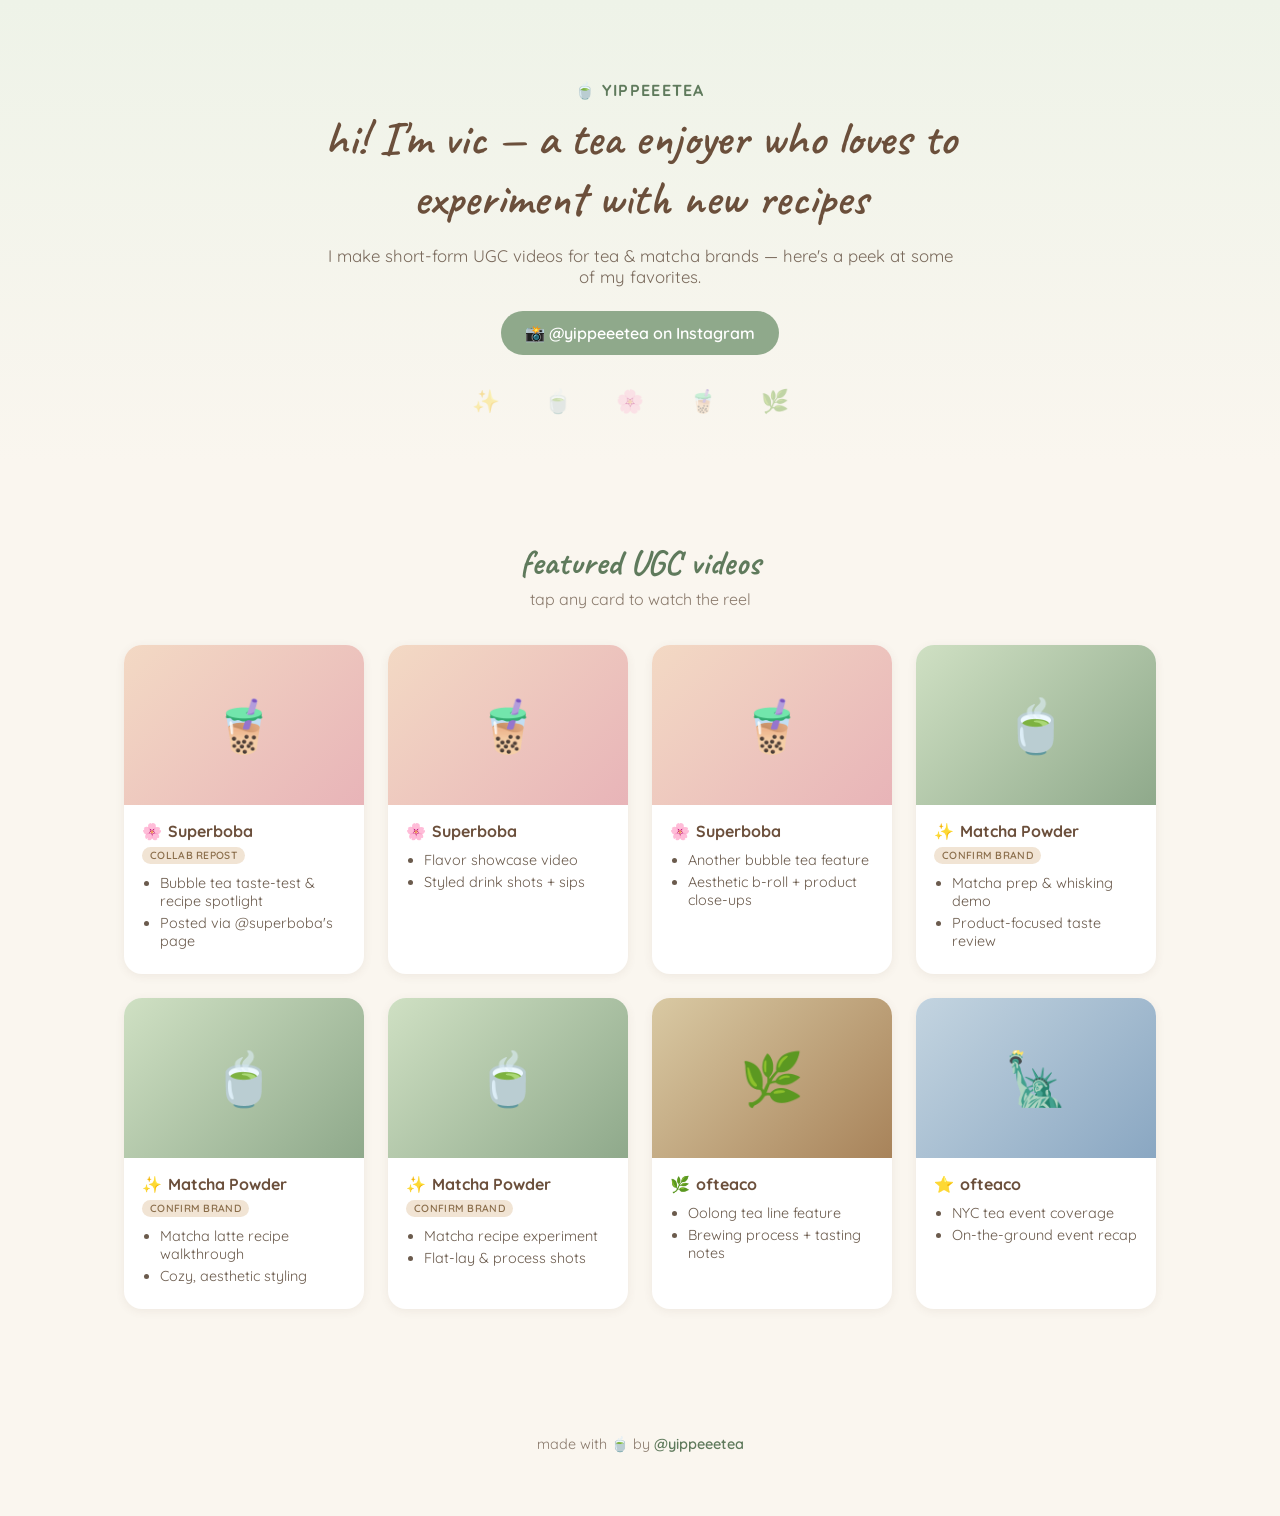
==== index.html @ c8671b6a "Add initial UGC portfolio site (GitHub Pages) - Hero intro + Instagram link - 8 clickable cards for " ====
<!DOCTYPE html>
<html lang="en">
<head>
<meta charset="UTF-8" />
<meta name="viewport" content="width=device-width, initial-scale=1.0" />
<title>yippeeetea · UGC Portfolio</title>
<link rel="icon" href="data:image/svg+xml,<svg xmlns=%22http://www.w3.org/2000/svg%22 viewBox=%220 0 100 100%22><text y=%22.9em%22 font-size=%2280%22>🍵</text></svg>" />
<link rel="preconnect" href="https://fonts.googleapis.com">
<link href="https://fonts.googleapis.com/css2?family=Quicksand:wght@400;600;700&family=Caveat:wght@600&display=swap" rel="stylesheet">
<link rel="stylesheet" href="style.css" />
</head>
<body>

<header class="hero">
  <div class="hero-content">
    <p class="eyebrow">🍵 yippeeetea</p>
    <h1>hi! I'm vic — a tea enjoyer who loves to experiment with new recipes</h1>
    <p class="sub">I make short-form UGC videos for tea &amp; matcha brands — here's a peek at some of my favorites.</p>
    <a class="ig-link" href="https://www.instagram.com/yippeeetea/" target="_blank" rel="noopener">
      <span>📸 @yippeeetea on Instagram</span>
    </a>
  </div>
  <div class="hero-deco" aria-hidden="true">✨ 🍵 🌸 🧋 🌿</div>
</header>

<main>
  <h2 class="section-title">featured UGC videos</h2>
  <p class="section-sub">tap any card to watch the reel</p>

  <section class="grid">

    <a class="card" href="https://www.instagram.com/reel/DdEkLlAtbe3/?utm_source=ig_web_copy_link&stkn=MzRlODBiNWFlZA==" target="_blank" rel="noopener">
      <div class="thumb thumb-superboba">🧋</div>
      <div class="card-body">
        <p class="subtitle"><span class="accent">🌸</span> Superboba <span class="tag">collab repost</span></p>
        <ul class="points">
          <li>Bubble tea taste-test &amp; recipe spotlight</li>
          <li>Posted via @superboba's page</li>
        </ul>
      </div>
    </a>

    <a class="card" href="https://www.instagram.com/reel/DcttsGutRg7/?utm_source=ig_web_copy_link&stkn=MzRlODBiNWFlZA==" target="_blank" rel="noopener">
      <div class="thumb thumb-superboba">🧋</div>
      <div class="card-body">
        <p class="subtitle"><span class="accent">🌸</span> Superboba</p>
        <ul class="points">
          <li>Flavor showcase video</li>
          <li>Styled drink shots + sips</li>
        </ul>
      </div>
    </a>

    <a class="card" href="https://www.instagram.com/reel/Ddl8aVGtq0m/?utm_source=ig_web_copy_link&stkn=MzRlODBiNWFlZA==" target="_blank" rel="noopener">
      <div class="thumb thumb-superboba">🧋</div>
      <div class="card-body">
        <p class="subtitle"><span class="accent">🌸</span> Superboba</p>
        <ul class="points">
          <li>Another bubble tea feature</li>
          <li>Aesthetic b-roll + product close-ups</li>
        </ul>
      </div>
    </a>

    <a class="card" href="https://www.instagram.com/reel/DeEqm_hRa85/?utm_source=ig_web_copy_link&stkn=MzRlODBiNWFlZA==" target="_blank" rel="noopener">
      <div class="thumb thumb-matcha">🍵</div>
      <div class="card-body">
        <p class="subtitle"><span class="accent">✨</span> Matcha Powder <span class="tag">confirm brand</span></p>
        <ul class="points">
          <li>Matcha prep &amp; whisking demo</li>
          <li>Product-focused taste review</li>
        </ul>
      </div>
    </a>

    <a class="card" href="https://www.instagram.com/reel/DdkfxMmgO7o/?utm_source=ig_web_copy_link&stkn=MzRlODBiNWFlZA==" target="_blank" rel="noopener">
      <div class="thumb thumb-matcha">🍵</div>
      <div class="card-body">
        <p class="subtitle"><span class="accent">✨</span> Matcha Powder <span class="tag">confirm brand</span></p>
        <ul class="points">
          <li>Matcha latte recipe walkthrough</li>
          <li>Cozy, aesthetic styling</li>
        </ul>
      </div>
    </a>

    <a class="card" href="https://www.instagram.com/reel/DdAmlrzAYRp/?utm_source=ig_web_copy_link&stkn=MzRlODBiNWFlZA==" target="_blank" rel="noopener">
      <div class="thumb thumb-matcha">🍵</div>
      <div class="card-body">
        <p class="subtitle"><span class="accent">✨</span> Matcha Powder <span class="tag">confirm brand</span></p>
        <ul class="points">
          <li>Matcha recipe experiment</li>
          <li>Flat-lay &amp; process shots</li>
        </ul>
      </div>
    </a>

    <a class="card" href="https://www.instagram.com/reel/Db-3Sy9xDzG/?utm_source=ig_web_copy_link&stkn=MzRlODBiNWFlZA==" target="_blank" rel="noopener">
      <div class="thumb thumb-oolong">🌿</div>
      <div class="card-body">
        <p class="subtitle"><span class="accent">🌿</span> ofteaco</p>
        <ul class="points">
          <li>Oolong tea line feature</li>
          <li>Brewing process + tasting notes</li>
        </ul>
      </div>
    </a>

    <a class="card" href="https://www.instagram.com/reel/DcQ111cR7M1/?utm_source=ig_web_copy_link&stkn=MzRlODBiNWFlZA==" target="_blank" rel="noopener">
      <div class="thumb thumb-event">🗽</div>
      <div class="card-body">
        <p class="subtitle"><span class="accent">⭐</span> ofteaco</p>
        <ul class="points">
          <li>NYC tea event coverage</li>
          <li>On-the-ground event recap</li>
        </ul>
      </div>
    </a>

  </section>
</main>

<footer>
  <p>made with 🍵 by <a href="https://www.instagram.com/yippeeetea/" target="_blank" rel="noopener">@yippeeetea</a></p>
</footer>

</body>
</html>
---- style.css ----
:root {
  --cream: #faf6ef;
  --sage: #8fa98b;
  --sage-dark: #5f7a5c;
  --brown: #6b4f3b;
  --accent: #e8b4b8;
  --card-bg: #ffffff;
}

* { box-sizing: border-box; }

body {
  margin: 0;
  font-family: 'Quicksand', sans-serif;
  background: var(--cream);
  color: var(--brown);
}

.hero {
  padding: 64px 24px 48px;
  text-align: center;
  background: linear-gradient(180deg, #eef3e8 0%, var(--cream) 100%);
  position: relative;
  overflow: hidden;
}

.hero-content { max-width: 640px; margin: 0 auto; position: relative; z-index: 1; }

.eyebrow {
  font-weight: 700;
  letter-spacing: 0.08em;
  text-transform: uppercase;
  color: var(--sage-dark);
  margin-bottom: 8px;
}

.hero h1 {
  font-family: 'Caveat', cursive;
  font-size: clamp(2rem, 5vw, 3rem);
  font-weight: 600;
  margin: 0 0 16px;
  color: var(--brown);
}

.hero .sub {
  font-size: 1.05rem;
  margin-bottom: 24px;
  color: #7a6a5c;
}

.ig-link {
  display: inline-block;
  padding: 12px 24px;
  background: var(--sage);
  color: white;
  border-radius: 999px;
  text-decoration: none;
  font-weight: 600;
  transition: transform 0.15s ease, background 0.15s ease;
}

.ig-link:hover {
  background: var(--sage-dark);
  transform: translateY(-2px);
}

.hero-deco {
  font-size: 1.4rem;
  letter-spacing: 1.2rem;
  opacity: 0.35;
  margin-top: 32px;
}

main {
  max-width: 1080px;
  margin: 0 auto;
  padding: 48px 24px 80px;
}

.section-title {
  text-align: center;
  font-family: 'Caveat', cursive;
  font-size: 2.2rem;
  margin-bottom: 4px;
  color: var(--sage-dark);
}

.section-sub {
  text-align: center;
  color: #8a7a6c;
  margin-top: 0;
  margin-bottom: 36px;
}

.grid {
  display: grid;
  grid-template-columns: repeat(auto-fill, minmax(240px, 1fr));
  gap: 24px;
}

.card {
  background: var(--card-bg);
  border-radius: 18px;
  overflow: hidden;
  text-decoration: none;
  color: var(--brown);
  box-shadow: 0 2px 10px rgba(107, 79, 59, 0.08);
  transition: transform 0.18s ease, box-shadow 0.18s ease;
  display: flex;
  flex-direction: column;
}

.card:hover {
  transform: translateY(-6px);
  box-shadow: 0 12px 24px rgba(107, 79, 59, 0.15);
}

.thumb {
  height: 160px;
  display: flex;
  align-items: center;
  justify-content: center;
  font-size: 3.2rem;
}

.thumb-superboba { background: linear-gradient(135deg, #f3d9c4, #e8b4b8); }
.thumb-matcha { background: linear-gradient(135deg, #cfe0c3, #8fa98b); }
.thumb-oolong { background: linear-gradient(135deg, #d9c9a3, #a8835a); }
.thumb-event { background: linear-gradient(135deg, #c3d4e0, #8aa7c2); }

.card-body {
  padding: 16px 18px 20px;
}

.subtitle {
  font-weight: 700;
  margin: 0 0 10px;
  display: flex;
  align-items: center;
  gap: 6px;
  flex-wrap: wrap;
}

.accent { font-size: 1rem; }

.tag {
  font-size: 0.65rem;
  font-weight: 600;
  background: #f1e4d4;
  color: #8a6d4a;
  padding: 2px 8px;
  border-radius: 999px;
  text-transform: uppercase;
  letter-spacing: 0.03em;
}

.points {
  margin: 0;
  padding-left: 18px;
  font-size: 0.9rem;
  color: #6b5b4d;
}

.points li { margin-bottom: 4px; }

footer {
  text-align: center;
  padding: 32px 24px 48px;
  color: #8a7a6c;
  font-size: 0.9rem;
}

footer a {
  color: var(--sage-dark);
  font-weight: 600;
  text-decoration: none;
}

footer a:hover { text-decoration: underline; }
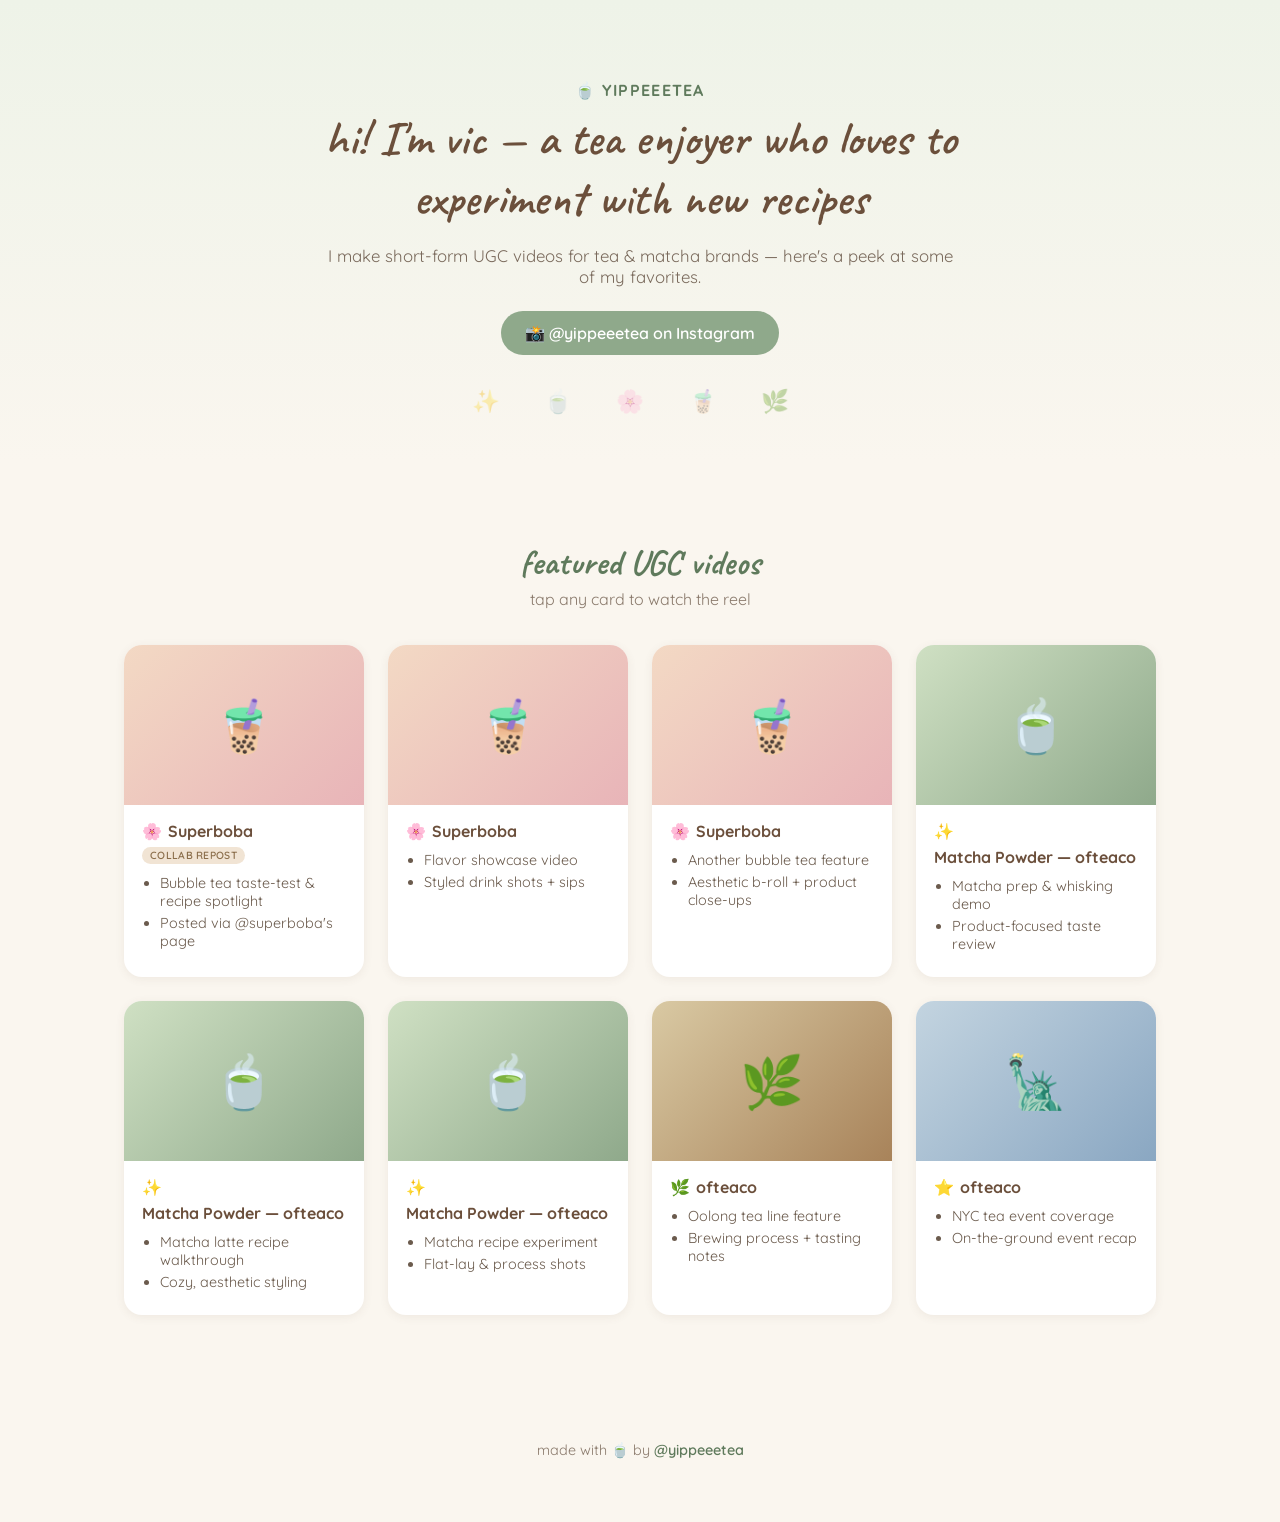
==== commit 45aaed97: "Finalize matcha powder brand tags as ofteaco Co-authored-by: Copilot <223556219+Copilot@users.norepl" ====
--- a/index.html
+++ b/index.html
@@ -65,7 +65,7 @@
     <a class="card" href="https://www.instagram.com/reel/DeEqm_hRa85/?utm_source=ig_web_copy_link&stkn=MzRlODBiNWFlZA==" target="_blank" rel="noopener">
       <div class="thumb thumb-matcha">🍵</div>
       <div class="card-body">
-        <p class="subtitle"><span class="accent">✨</span> Matcha Powder <span class="tag">confirm brand</span></p>
+        <p class="subtitle"><span class="accent">✨</span> Matcha Powder — ofteaco</p>
         <ul class="points">
           <li>Matcha prep &amp; whisking demo</li>
           <li>Product-focused taste review</li>
@@ -76,7 +76,7 @@
     <a class="card" href="https://www.instagram.com/reel/DdkfxMmgO7o/?utm_source=ig_web_copy_link&stkn=MzRlODBiNWFlZA==" target="_blank" rel="noopener">
       <div class="thumb thumb-matcha">🍵</div>
       <div class="card-body">
-        <p class="subtitle"><span class="accent">✨</span> Matcha Powder <span class="tag">confirm brand</span></p>
+        <p class="subtitle"><span class="accent">✨</span> Matcha Powder — ofteaco</p>
         <ul class="points">
           <li>Matcha latte recipe walkthrough</li>
           <li>Cozy, aesthetic styling</li>
@@ -87,7 +87,7 @@
     <a class="card" href="https://www.instagram.com/reel/DdAmlrzAYRp/?utm_source=ig_web_copy_link&stkn=MzRlODBiNWFlZA==" target="_blank" rel="noopener">
       <div class="thumb thumb-matcha">🍵</div>
       <div class="card-body">
-        <p class="subtitle"><span class="accent">✨</span> Matcha Powder <span class="tag">confirm brand</span></p>
+        <p class="subtitle"><span class="accent">✨</span> Matcha Powder — ofteaco</p>
         <ul class="points">
           <li>Matcha recipe experiment</li>
           <li>Flat-lay &amp; process shots</li>
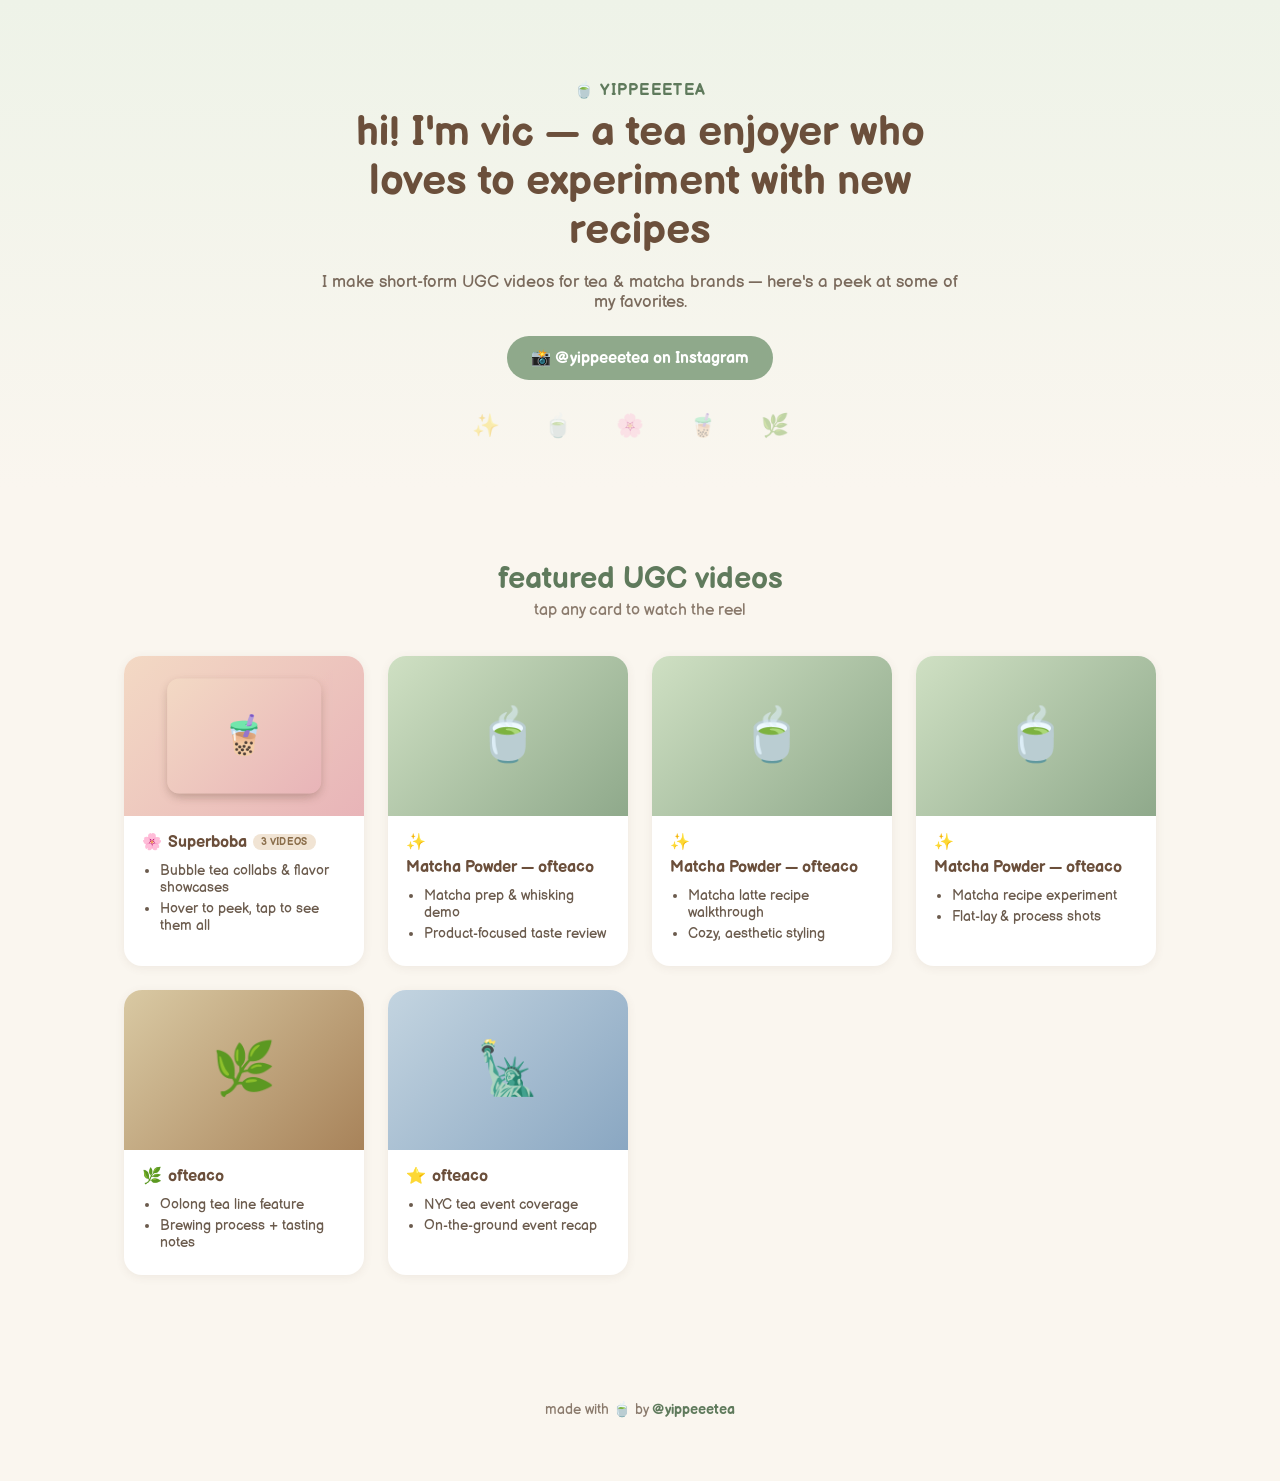
==== commit ade7a148: "Iterate on portfolio: Superboba card stack, dedicated subpage, tea-leaf cursor, Balsamiq Sans font -" ====
--- a/index.html
+++ b/index.html
@@ -6,7 +6,8 @@
 <title>yippeeetea · UGC Portfolio</title>
 <link rel="icon" href="data:image/svg+xml,<svg xmlns=%22http://www.w3.org/2000/svg%22 viewBox=%220 0 100 100%22><text y=%22.9em%22 font-size=%2280%22>🍵</text></svg>" />
 <link rel="preconnect" href="https://fonts.googleapis.com">
-<link href="https://fonts.googleapis.com/css2?family=Quicksand:wght@400;600;700&family=Caveat:wght@600&display=swap" rel="stylesheet">
+<link rel="preconnect" href="https://fonts.gstatic.com" crossorigin>
+<link href="https://fonts.googleapis.com/css2?family=Balsamiq+Sans:ital,wght@0,400;0,700;1,400;1,700&display=swap" rel="stylesheet">
 <link rel="stylesheet" href="style.css" />
 </head>
 <body>
@@ -29,35 +30,17 @@
 
   <section class="grid">
 
-    <a class="card" href="https://www.instagram.com/reel/DdEkLlAtbe3/?utm_source=ig_web_copy_link&stkn=MzRlODBiNWFlZA==" target="_blank" rel="noopener">
-      <div class="thumb thumb-superboba">🧋</div>
+    <a class="card card-stack-link" href="superboba.html">
+      <div class="thumb thumb-superboba card-stack" aria-hidden="true">
+        <span class="stack-leaf stack-leaf-3">🧋</span>
+        <span class="stack-leaf stack-leaf-2">🧋</span>
+        <span class="stack-leaf stack-leaf-1">🧋</span>
+      </div>
       <div class="card-body">
-        <p class="subtitle"><span class="accent">🌸</span> Superboba <span class="tag">collab repost</span></p>
+        <p class="subtitle"><span class="accent">🌸</span> Superboba <span class="tag">3 videos</span></p>
         <ul class="points">
-          <li>Bubble tea taste-test &amp; recipe spotlight</li>
-          <li>Posted via @superboba's page</li>
-        </ul>
-      </div>
-    </a>
-
-    <a class="card" href="https://www.instagram.com/reel/DcttsGutRg7/?utm_source=ig_web_copy_link&stkn=MzRlODBiNWFlZA==" target="_blank" rel="noopener">
-      <div class="thumb thumb-superboba">🧋</div>
-      <div class="card-body">
-        <p class="subtitle"><span class="accent">🌸</span> Superboba</p>
-        <ul class="points">
-          <li>Flavor showcase video</li>
-          <li>Styled drink shots + sips</li>
-        </ul>
-      </div>
-    </a>
-
-    <a class="card" href="https://www.instagram.com/reel/Ddl8aVGtq0m/?utm_source=ig_web_copy_link&stkn=MzRlODBiNWFlZA==" target="_blank" rel="noopener">
-      <div class="thumb thumb-superboba">🧋</div>
-      <div class="card-body">
-        <p class="subtitle"><span class="accent">🌸</span> Superboba</p>
-        <ul class="points">
-          <li>Another bubble tea feature</li>
-          <li>Aesthetic b-roll + product close-ups</li>
+          <li>Bubble tea collabs &amp; flavor showcases</li>
+          <li>Hover to peek, tap to see them all</li>
         </ul>
       </div>
     </a>
--- a/style.css
+++ b/style.css
@@ -9,11 +9,20 @@
 
 * { box-sizing: border-box; }
 
+:root {
+  --leaf-cursor: url("[data-uri]") 4 28, auto;
+}
+
 body {
   margin: 0;
-  font-family: 'Quicksand', sans-serif;
+  font-family: 'Balsamiq Sans', sans-serif;
   background: var(--cream);
   color: var(--brown);
+  cursor: var(--leaf-cursor);
+}
+
+a, button, .card, .ig-link, .back-link {
+  cursor: var(--leaf-cursor);
 }
 
 .hero {
@@ -35,9 +44,9 @@
 }
 
 .hero h1 {
-  font-family: 'Caveat', cursive;
-  font-size: clamp(2rem, 5vw, 3rem);
-  font-weight: 600;
+  font-family: 'Balsamiq Sans', sans-serif;
+  font-size: clamp(1.7rem, 4.2vw, 2.6rem);
+  font-weight: 700;
   margin: 0 0 16px;
   color: var(--brown);
 }
@@ -79,8 +88,9 @@
 
 .section-title {
   text-align: center;
-  font-family: 'Caveat', cursive;
-  font-size: 2.2rem;
+  font-family: 'Balsamiq Sans', sans-serif;
+  font-weight: 700;
+  font-size: 1.9rem;
   margin-bottom: 4px;
   color: var(--sage-dark);
 }
@@ -127,6 +137,49 @@
 .thumb-matcha { background: linear-gradient(135deg, #cfe0c3, #8fa98b); }
 .thumb-oolong { background: linear-gradient(135deg, #d9c9a3, #a8835a); }
 .thumb-event { background: linear-gradient(135deg, #c3d4e0, #8aa7c2); }
+
+/* --- superboba "deck of cards" stack --- */
+.card-stack {
+  position: relative;
+  overflow: visible;
+}
+
+.stack-leaf {
+  position: absolute;
+  width: 64%;
+  height: 72%;
+  border-radius: 12px;
+  display: flex;
+  align-items: center;
+  justify-content: center;
+  font-size: 2.4rem;
+  background: linear-gradient(135deg, #f3d9c4, #e8b4b8);
+  box-shadow: 0 4px 10px rgba(107, 79, 59, 0.18);
+  transition: transform 0.35s cubic-bezier(0.34, 1.56, 0.64, 1), opacity 0.3s ease;
+}
+
+.stack-leaf-1 { transform: translate(-50%, -50%) rotate(0deg); z-index: 3; }
+.stack-leaf-2 { transform: translate(-50%, -50%) rotate(0deg) scale(0.96); z-index: 2; opacity: 0.9; }
+.stack-leaf-3 { transform: translate(-50%, -50%) rotate(0deg) scale(0.92); z-index: 1; opacity: 0.75; }
+
+.stack-leaf-1, .stack-leaf-2, .stack-leaf-3 {
+  left: 50%;
+  top: 50%;
+}
+
+.card-stack-link:hover .stack-leaf-1 {
+  transform: translate(-72%, -58%) rotate(-14deg);
+}
+
+.card-stack-link:hover .stack-leaf-2 {
+  transform: translate(-50%, -46%) rotate(2deg) scale(0.97);
+  opacity: 1;
+}
+
+.card-stack-link:hover .stack-leaf-3 {
+  transform: translate(-28%, -58%) rotate(14deg) scale(0.94);
+  opacity: 1;
+}
 
 .card-body {
   padding: 16px 18px 20px;
@@ -177,3 +230,17 @@
 }
 
 footer a:hover { text-decoration: underline; }
+
+.hero-sub {
+  padding: 48px 24px 32px;
+}
+
+.back-link {
+  display: inline-block;
+  margin-bottom: 16px;
+  font-weight: 700;
+  color: var(--sage-dark);
+  text-decoration: none;
+}
+
+.back-link:hover { text-decoration: underline; }
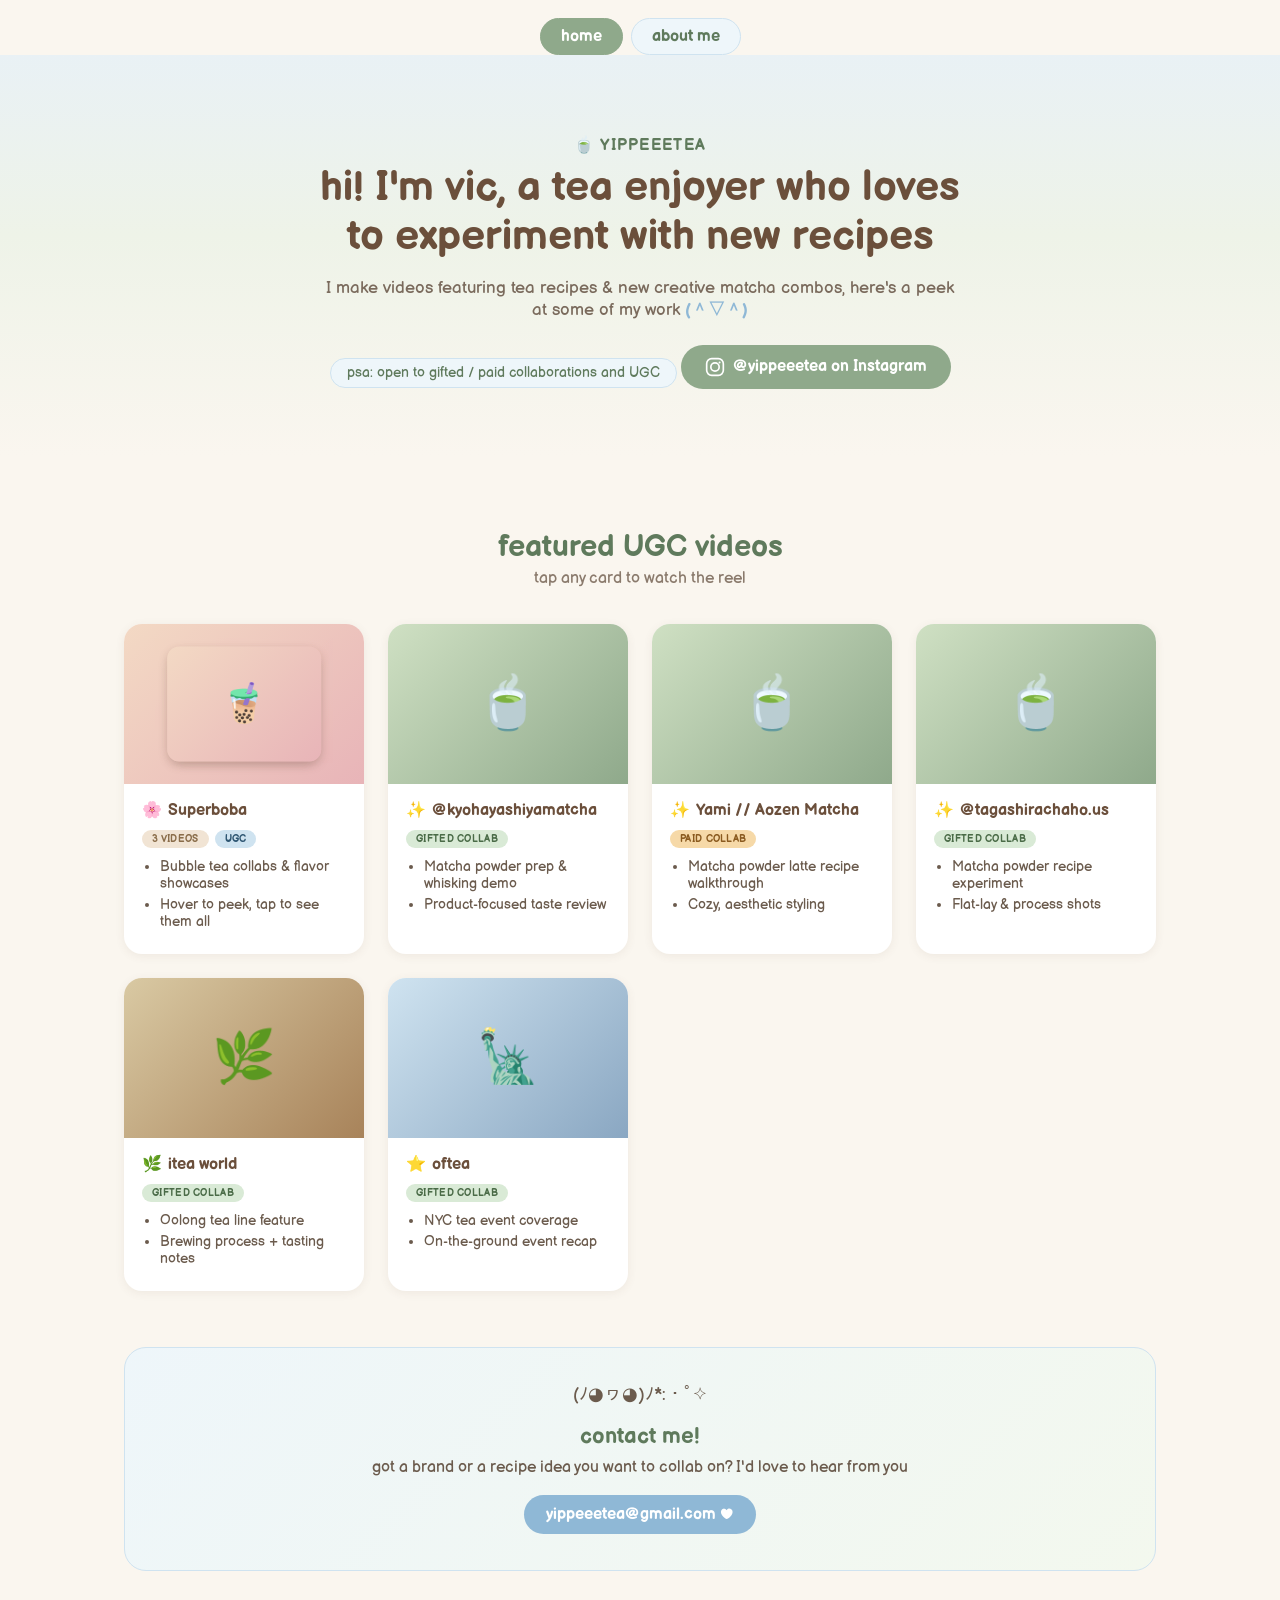
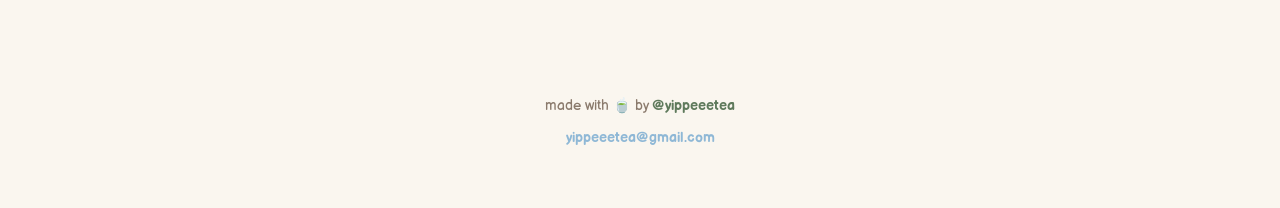
==== commit 912163ab: "Fix brand tags, add nav/about page, contact section, baby-blue theme - Correct brand tags to actual " ====
--- a/index.html
+++ b/index.html
@@ -12,16 +12,22 @@
 </head>
 <body>
 
+<nav class="site-nav">
+  <a class="nav-tab active" href="index.html">home</a>
+  <a class="nav-tab" href="about.html">about me</a>
+</nav>
+
 <header class="hero">
   <div class="hero-content">
     <p class="eyebrow">🍵 yippeeetea</p>
-    <h1>hi! I'm vic — a tea enjoyer who loves to experiment with new recipes</h1>
-    <p class="sub">I make short-form UGC videos for tea &amp; matcha brands — here's a peek at some of my favorites.</p>
+    <h1>hi! I'm vic, a tea enjoyer who loves to experiment with new recipes</h1>
+    <p class="sub">I make videos featuring tea recipes &amp; new creative matcha combos, here's a peek at some of my work <span class="kaomoji">(＾▽＾)</span></p>
+    <p class="psa">psa: open to gifted / paid collaborations and UGC</p>
     <a class="ig-link" href="https://www.instagram.com/yippeeetea/" target="_blank" rel="noopener">
-      <span>📸 @yippeeetea on Instagram</span>
+      <span class="ig-icon" aria-hidden="true"><img src="[data-uri]" alt="" /></span>
+      <span>@yippeeetea on Instagram</span>
     </a>
   </div>
-  <div class="hero-deco" aria-hidden="true">✨ 🍵 🌸 🧋 🌿</div>
 </header>
 
 <main>
@@ -37,7 +43,11 @@
         <span class="stack-leaf stack-leaf-1">🧋</span>
       </div>
       <div class="card-body">
-        <p class="subtitle"><span class="accent">🌸</span> Superboba <span class="tag">3 videos</span></p>
+        <p class="subtitle"><span class="accent">🌸</span> Superboba</p>
+        <div class="pills">
+          <span class="pill pill-count">3 videos</span>
+          <span class="pill pill-ugc">UGC</span>
+        </div>
         <ul class="points">
           <li>Bubble tea collabs &amp; flavor showcases</li>
           <li>Hover to peek, tap to see them all</li>
@@ -48,9 +58,10 @@
     <a class="card" href="https://www.instagram.com/reel/DeEqm_hRa85/?utm_source=ig_web_copy_link&stkn=MzRlODBiNWFlZA==" target="_blank" rel="noopener">
       <div class="thumb thumb-matcha">🍵</div>
       <div class="card-body">
-        <p class="subtitle"><span class="accent">✨</span> Matcha Powder — ofteaco</p>
+        <p class="subtitle"><span class="accent">✨</span> @kyohayashiyamatcha</p>
+        <div class="pills"><span class="pill pill-gifted">gifted collab</span></div>
         <ul class="points">
-          <li>Matcha prep &amp; whisking demo</li>
+          <li>Matcha powder prep &amp; whisking demo</li>
           <li>Product-focused taste review</li>
         </ul>
       </div>
@@ -59,9 +70,10 @@
     <a class="card" href="https://www.instagram.com/reel/DdkfxMmgO7o/?utm_source=ig_web_copy_link&stkn=MzRlODBiNWFlZA==" target="_blank" rel="noopener">
       <div class="thumb thumb-matcha">🍵</div>
       <div class="card-body">
-        <p class="subtitle"><span class="accent">✨</span> Matcha Powder — ofteaco</p>
+        <p class="subtitle"><span class="accent">✨</span> Yami // Aozen Matcha</p>
+        <div class="pills"><span class="pill pill-paid">paid collab</span></div>
         <ul class="points">
-          <li>Matcha latte recipe walkthrough</li>
+          <li>Matcha powder latte recipe walkthrough</li>
           <li>Cozy, aesthetic styling</li>
         </ul>
       </div>
@@ -70,9 +82,10 @@
     <a class="card" href="https://www.instagram.com/reel/DdAmlrzAYRp/?utm_source=ig_web_copy_link&stkn=MzRlODBiNWFlZA==" target="_blank" rel="noopener">
       <div class="thumb thumb-matcha">🍵</div>
       <div class="card-body">
-        <p class="subtitle"><span class="accent">✨</span> Matcha Powder — ofteaco</p>
+        <p class="subtitle"><span class="accent">✨</span> @tagashirachaho.us</p>
+        <div class="pills"><span class="pill pill-gifted">gifted collab</span></div>
         <ul class="points">
-          <li>Matcha recipe experiment</li>
+          <li>Matcha powder recipe experiment</li>
           <li>Flat-lay &amp; process shots</li>
         </ul>
       </div>
@@ -81,7 +94,8 @@
     <a class="card" href="https://www.instagram.com/reel/Db-3Sy9xDzG/?utm_source=ig_web_copy_link&stkn=MzRlODBiNWFlZA==" target="_blank" rel="noopener">
       <div class="thumb thumb-oolong">🌿</div>
       <div class="card-body">
-        <p class="subtitle"><span class="accent">🌿</span> ofteaco</p>
+        <p class="subtitle"><span class="accent">🌿</span> itea world</p>
+        <div class="pills"><span class="pill pill-gifted">gifted collab</span></div>
         <ul class="points">
           <li>Oolong tea line feature</li>
           <li>Brewing process + tasting notes</li>
@@ -92,7 +106,8 @@
     <a class="card" href="https://www.instagram.com/reel/DcQ111cR7M1/?utm_source=ig_web_copy_link&stkn=MzRlODBiNWFlZA==" target="_blank" rel="noopener">
       <div class="thumb thumb-event">🗽</div>
       <div class="card-body">
-        <p class="subtitle"><span class="accent">⭐</span> ofteaco</p>
+        <p class="subtitle"><span class="accent">⭐</span> oftea</p>
+        <div class="pills"><span class="pill pill-gifted">gifted collab</span></div>
         <ul class="points">
           <li>NYC tea event coverage</li>
           <li>On-the-ground event recap</li>
@@ -101,10 +116,18 @@
     </a>
 
   </section>
+
+  <section class="contact-card">
+    <p class="contact-heart" aria-hidden="true">(ﾉ◕ヮ◕)ﾉ*:・ﾟ✧</p>
+    <h3>contact me!</h3>
+    <p>got a brand or a recipe idea you want to collab on? I'd love to hear from you</p>
+    <a class="email-link" href="mailto:yippeeetea@gmail.com">yippeeetea@gmail.com ♥</a>
+  </section>
 </main>
 
 <footer>
   <p>made with 🍵 by <a href="https://www.instagram.com/yippeeetea/" target="_blank" rel="noopener">@yippeeetea</a></p>
+  <p class="footer-email"><a href="mailto:yippeeetea@gmail.com">yippeeetea@gmail.com</a></p>
 </footer>
 
 </body>
--- a/style.css
+++ b/style.css
@@ -5,6 +5,8 @@
   --brown: #6b4f3b;
   --accent: #e8b4b8;
   --card-bg: #ffffff;
+  --baby-blue: #cfe3f0;
+  --baby-blue-dark: #8fb8d6;
 }
 
 * { box-sizing: border-box; }
@@ -28,7 +30,7 @@
 .hero {
   padding: 64px 24px 48px;
   text-align: center;
-  background: linear-gradient(180deg, #eef3e8 0%, var(--cream) 100%);
+  background: linear-gradient(180deg, #e9f1f5 0%, #eef3e8 45%, var(--cream) 100%);
   position: relative;
   overflow: hidden;
 }
@@ -58,7 +60,9 @@
 }
 
 .ig-link {
-  display: inline-block;
+  display: inline-flex;
+  align-items: center;
+  gap: 8px;
   padding: 12px 24px;
   background: var(--sage);
   color: white;
@@ -73,11 +77,59 @@
   transform: translateY(-2px);
 }
 
-.hero-deco {
-  font-size: 1.4rem;
-  letter-spacing: 1.2rem;
-  opacity: 0.35;
-  margin-top: 32px;
+.ig-icon {
+  display: inline-flex;
+  width: 20px;
+  height: 20px;
+}
+
+.ig-icon img { width: 100%; height: 100%; display: block; }
+
+.kaomoji {
+  display: inline-block;
+  color: var(--baby-blue-dark);
+  font-weight: 700;
+}
+
+.psa {
+  font-size: 0.85rem;
+  color: var(--sage-dark);
+  background: #eef6fa;
+  display: inline-block;
+  padding: 6px 16px;
+  border-radius: 999px;
+  margin: 0 0 20px;
+  border: 1px solid var(--baby-blue);
+}
+
+.site-nav {
+  display: flex;
+  justify-content: center;
+  gap: 8px;
+  padding: 18px 24px 0;
+  background: var(--cream);
+}
+
+.nav-tab {
+  padding: 8px 20px;
+  border-radius: 999px;
+  text-decoration: none;
+  font-weight: 700;
+  color: var(--sage-dark);
+  background: #eef6fa;
+  border: 1px solid var(--baby-blue);
+  transition: background 0.15s ease, color 0.15s ease, transform 0.15s ease;
+}
+
+.nav-tab:hover {
+  transform: translateY(-1px);
+  background: var(--baby-blue);
+}
+
+.nav-tab.active {
+  background: var(--sage);
+  color: white;
+  border-color: var(--sage);
 }
 
 main {
@@ -136,7 +188,7 @@
 .thumb-superboba { background: linear-gradient(135deg, #f3d9c4, #e8b4b8); }
 .thumb-matcha { background: linear-gradient(135deg, #cfe0c3, #8fa98b); }
 .thumb-oolong { background: linear-gradient(135deg, #d9c9a3, #a8835a); }
-.thumb-event { background: linear-gradient(135deg, #c3d4e0, #8aa7c2); }
+.thumb-event { background: linear-gradient(135deg, var(--baby-blue), #8aa7c2); }
 
 /* --- superboba "deck of cards" stack --- */
 .card-stack {
@@ -207,6 +259,27 @@
   letter-spacing: 0.03em;
 }
 
+.pills {
+  display: flex;
+  flex-wrap: wrap;
+  gap: 6px;
+  margin-bottom: 10px;
+}
+
+.pill {
+  font-size: 0.65rem;
+  font-weight: 700;
+  padding: 3px 10px;
+  border-radius: 999px;
+  text-transform: uppercase;
+  letter-spacing: 0.03em;
+}
+
+.pill-count { background: #f1e4d4; color: #8a6d4a; }
+.pill-ugc { background: var(--baby-blue); color: #2d5571; }
+.pill-paid { background: #f6d9a8; color: #8a5a1f; }
+.pill-gifted { background: #d9ead6; color: #4a6b47; }
+
 .points {
   margin: 0;
   padding-left: 18px;
@@ -244,3 +317,99 @@
 }
 
 .back-link:hover { text-decoration: underline; }
+
+.contact-card {
+  margin-top: 56px;
+  text-align: center;
+  background: linear-gradient(135deg, #eef6fa, #f3f8ee);
+  border: 1px solid var(--baby-blue);
+  border-radius: 22px;
+  padding: 36px 24px;
+}
+
+.contact-heart {
+  font-size: 1.1rem;
+  color: var(--baby-blue-dark);
+  margin: 0 0 8px;
+}
+
+.contact-card h3 {
+  margin: 0 0 8px;
+  font-size: 1.4rem;
+  color: var(--sage-dark);
+}
+
+.contact-card p {
+  margin: 0 0 18px;
+  color: #6b5b4d;
+}
+
+.email-link {
+  display: inline-block;
+  padding: 10px 22px;
+  background: var(--baby-blue-dark);
+  color: white;
+  border-radius: 999px;
+  text-decoration: none;
+  font-weight: 700;
+  transition: background 0.15s ease, transform 0.15s ease;
+}
+
+.email-link:hover {
+  background: #6ea2c4;
+  transform: translateY(-2px);
+}
+
+footer .footer-email a {
+  color: var(--baby-blue-dark);
+}
+
+.about-card {
+  max-width: 560px;
+  margin: 0 auto;
+  background: var(--card-bg);
+  border-radius: 22px;
+  padding: 36px 32px;
+  box-shadow: 0 2px 10px rgba(107, 79, 59, 0.08);
+  text-align: center;
+}
+
+.about-location {
+  font-weight: 700;
+  color: var(--sage-dark);
+  margin-bottom: 8px;
+}
+
+.about-blurb {
+  color: #6b5b4d;
+  margin-bottom: 28px;
+}
+
+.about-heading {
+  color: var(--baby-blue-dark);
+  margin-bottom: 14px;
+  font-size: 1.1rem;
+}
+
+.about-list {
+  list-style: none;
+  padding: 0;
+  margin: 0 0 24px;
+  display: flex;
+  flex-direction: column;
+  gap: 10px;
+}
+
+.about-list li {
+  background: #eef6fa;
+  border-radius: 999px;
+  padding: 10px 18px;
+  color: var(--brown);
+  font-weight: 600;
+}
+
+.about-note {
+  color: #9a8a7c;
+  font-size: 0.9rem;
+  margin: 0;
+}
